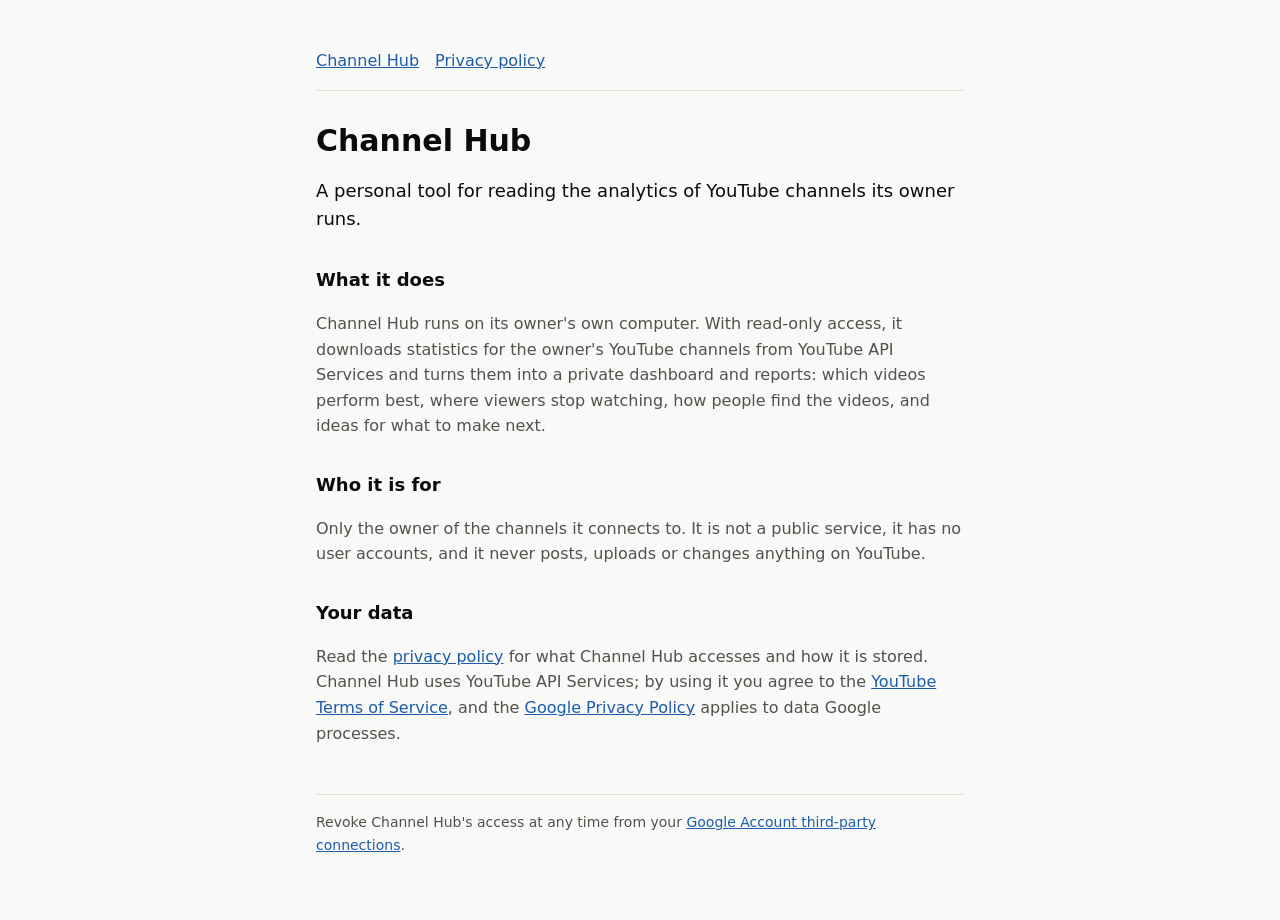
==== index.html @ 335aa47d "docs: add Channel Hub homepage and privacy policy Public pages required by Google OAuth app publishi" ====
<!doctype html>
<html lang="en">
<head>
  <meta charset="utf-8">
  <meta name="viewport" content="width=device-width, initial-scale=1">
  <title>Channel Hub</title>
  <meta name="description" content="A personal, read-only YouTube analytics tool that runs on its owner's computer.">
  <link rel="stylesheet" href="style.css">
</head>
<body>
  <main>
    <nav><a href="./">Channel Hub</a><a href="privacy.html">Privacy policy</a></nav>
    <h1>Channel Hub</h1>
    <p class="lede">A personal tool for reading the analytics of YouTube channels its owner runs.</p>

    <h2>What it does</h2>
    <p>
      Channel Hub runs on its owner's own computer. With read-only access, it downloads statistics for the
      owner's YouTube channels from YouTube API Services and turns them into a private dashboard and reports:
      which videos perform best, where viewers stop watching, how people find the videos, and ideas for what to
      make next.
    </p>

    <h2>Who it is for</h2>
    <p>
      Only the owner of the channels it connects to. It is not a public service, it has no user accounts, and it
      never posts, uploads or changes anything on YouTube.
    </p>

    <h2>Your data</h2>
    <p>
      Read the <a href="privacy.html">privacy policy</a> for what Channel Hub accesses and how it is stored.
      Channel Hub uses YouTube API Services; by using it you agree to the
      <a href="https://www.youtube.com/t/terms">YouTube Terms of Service</a>, and the
      <a href="https://policies.google.com/privacy">Google Privacy Policy</a> applies to data Google processes.
    </p>

    <footer>
      Revoke Channel Hub's access at any time from your
      <a href="https://myaccount.google.com/connections">Google Account third-party connections</a>.
    </footer>
  </main>
</body>
</html>
---- style.css ----
:root {
  color-scheme: light dark;
  --page: #f9f9f7;
  --ink: #0b0b0b;
  --ink-2: #52514e;
  --rule: #e1e0d9;
  --link: #1c5cab;
}
@media (prefers-color-scheme: dark) {
  :root {
    --page: #141413;
    --ink: #f0efec;
    --ink-2: #c3c2b7;
    --rule: #2c2c2a;
    --link: #6da7ec;
  }
}
* { box-sizing: border-box; }
body {
  margin: 0;
  background: var(--page);
  color: var(--ink);
  font: 16px/1.6 system-ui, -apple-system, "Segoe UI", sans-serif;
}
main { max-width: 680px; margin: 0 auto; padding: 48px 16px 64px; }
h1 { font-size: 30px; line-height: 1.2; margin: 0 0 8px; }
h2 { font-size: 18px; margin: 32px 0 8px; }
p, li { color: var(--ink-2); }
a { color: var(--link); }
.lede { font-size: 18px; color: var(--ink); }
nav { display: flex; gap: 16px; flex-wrap: wrap; padding-bottom: 16px; border-bottom: 1px solid var(--rule); margin-bottom: 32px; }
footer { margin-top: 48px; padding-top: 16px; border-top: 1px solid var(--rule); font-size: 14px; color: var(--ink-2); }
code { font-size: 14px; }
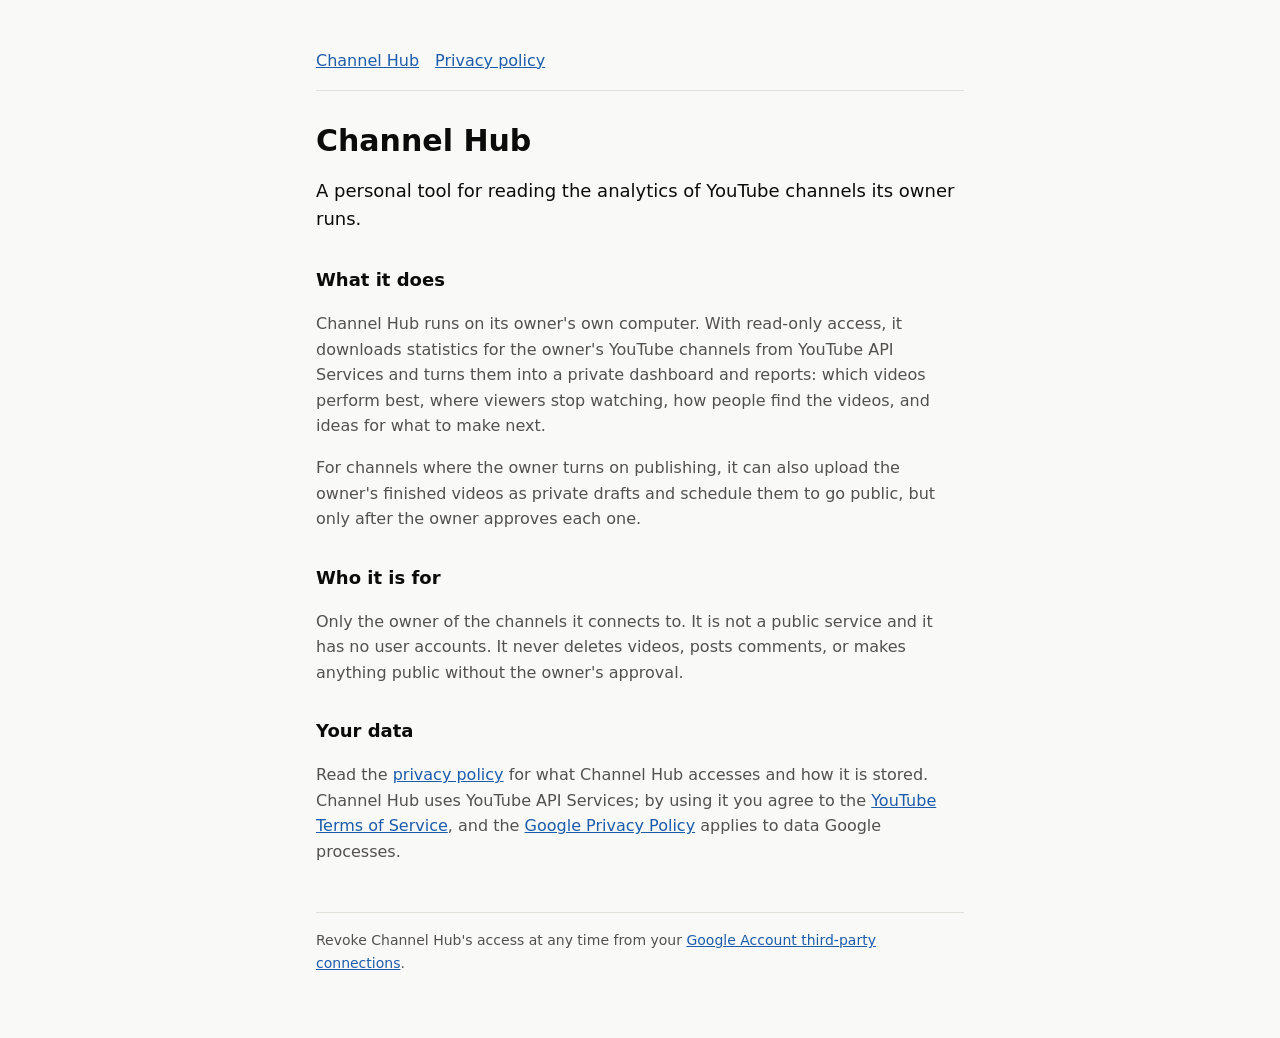
==== commit ecaf5e75: "docs: describe optional publishing access in privacy policy Channels with publishing turned on grant" ====
--- a/index.html
+++ b/index.html
@@ -21,10 +21,15 @@
       make next.
     </p>
 
+    <p>
+      For channels where the owner turns on publishing, it can also upload the owner's finished videos as private
+      drafts and schedule them to go public, but only after the owner approves each one.
+    </p>
+
     <h2>Who it is for</h2>
     <p>
-      Only the owner of the channels it connects to. It is not a public service, it has no user accounts, and it
-      never posts, uploads or changes anything on YouTube.
+      Only the owner of the channels it connects to. It is not a public service and it has no user accounts. It
+      never deletes videos, posts comments, or makes anything public without the owner's approval.
     </p>
 
     <h2>Your data</h2>
